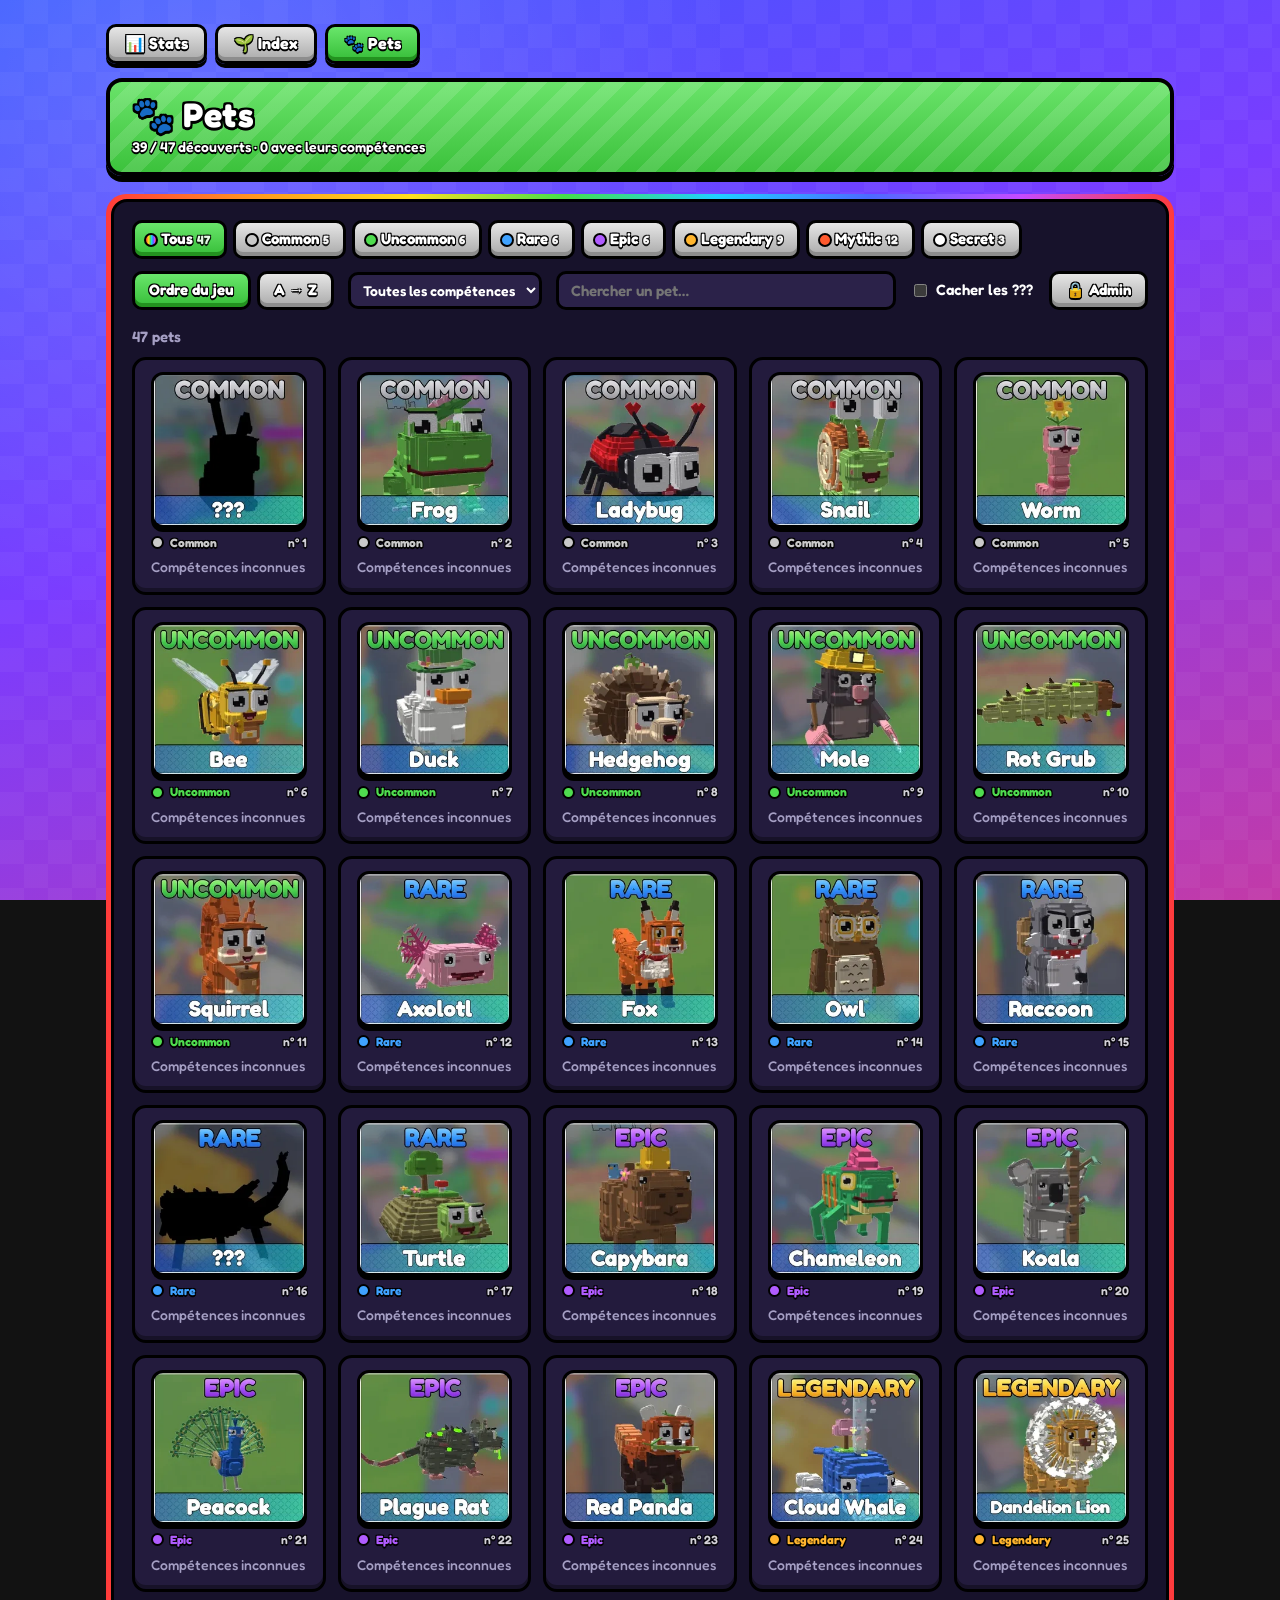
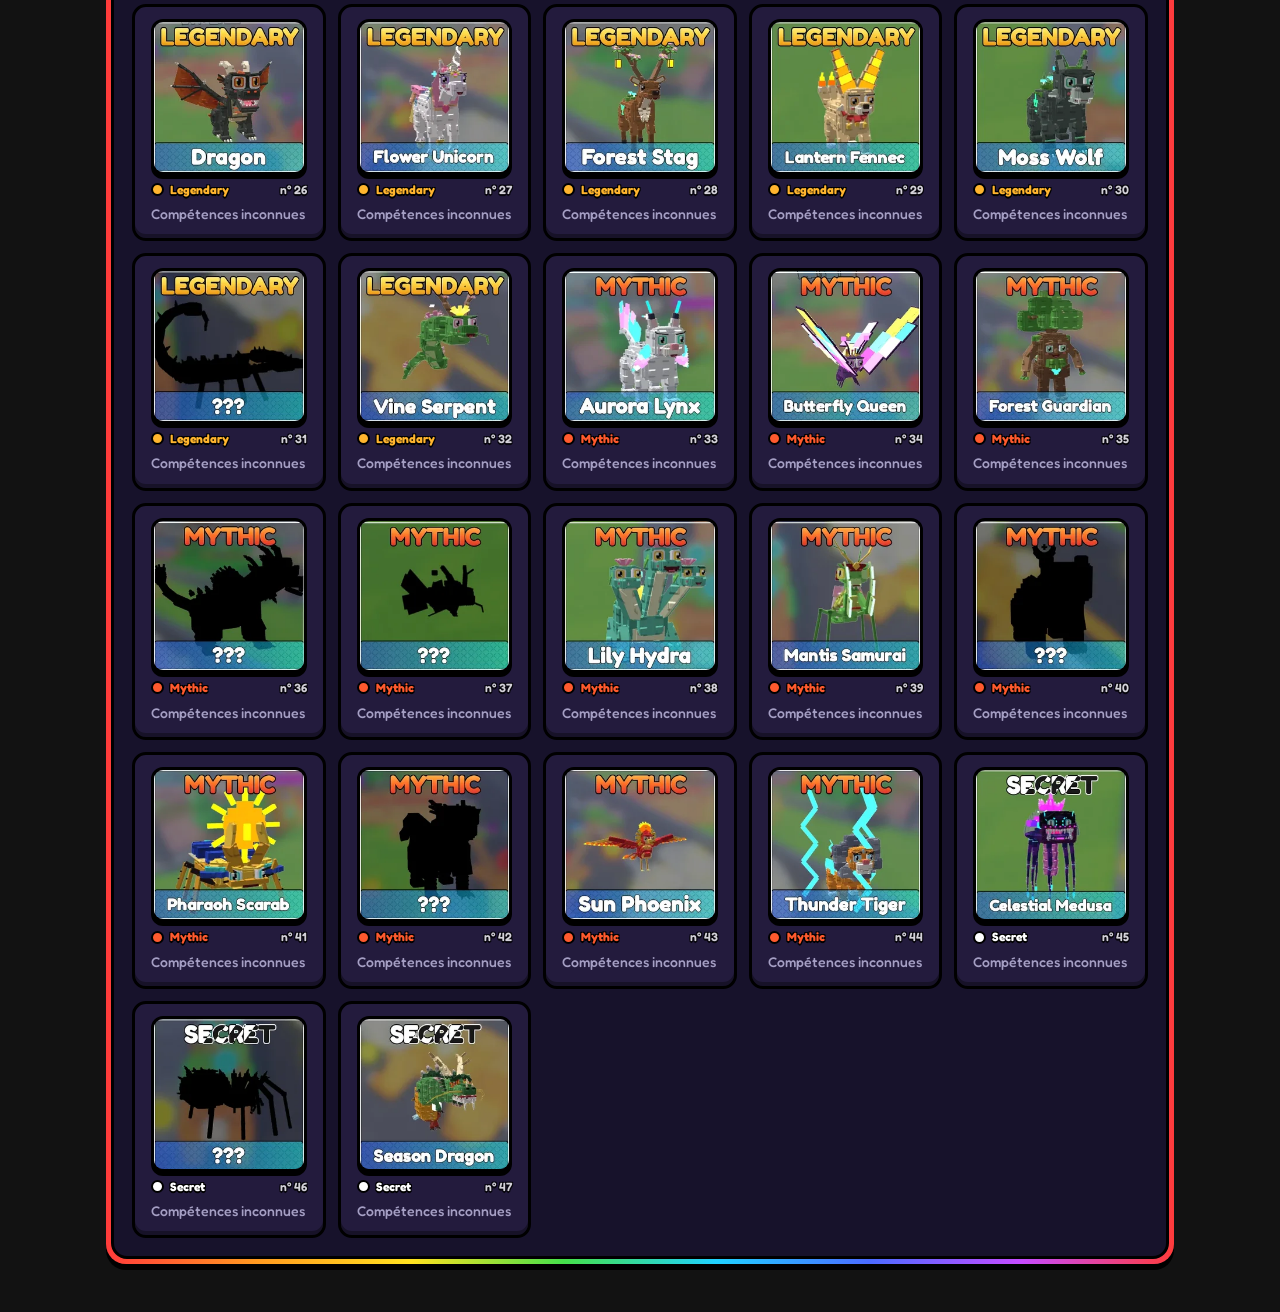
==== pets.html @ 0322913f "Page Pets" ====
<!doctype html>
<html lang="fr">
<head>
<meta charset="utf-8">
<meta name="viewport" content="width=device-width, initial-scale=1">
<title>Shop Bot · Pets</title>
<link rel="preconnect" href="https://fonts.googleapis.com">
<link href="https://fonts.googleapis.com/css2?family=Fredoka:wght@500;600;700&display=swap" rel="stylesheet">
<link rel="stylesheet" href="style.css">
<style>
  .grid { grid-template-columns: repeat(auto-fill, minmax(190px, 1fr)); }
  .skills { list-style: none; margin: 0; padding: 0; display: grid; gap: 4px; }
  .skills li { display: flex; align-items: center; gap: 6px; font-size: 13px; font-weight: 600; background: var(--row);
               border: 2px solid #000; border-radius: 8px; padding: 3px 8px; }
  .skills li b { font-weight: 600; flex: 1; }
  .skills li .val { color: var(--money); font-weight: 700; text-shadow: var(--stroke-sm); font-variant-numeric: tabular-nums; }
  .skills.none { color: var(--muted); font-size: 14px; }
  .tools select, .skill-row select { font: 600 14px "Fredoka", "Segoe UI", sans-serif; color: #fff; background: var(--row);
                                     border: 3px solid #000; border-radius: 10px; padding: 6px 8px; }
  .skill-row { display: grid; grid-template-columns: 52px 1fr; gap: 4px; padding-top: 6px; border-top: 2px dashed var(--line); }
  .skill-row select { border-width: 2px; border-radius: 8px; padding: 4px 4px; font-size: 13px; min-width: 0; }
  .skill-row select:first-child { grid-column: 1 / -1; }  /* nom de la compétence en entier, + / × et valeur dessous */
  .skill-row input { padding: 4px 6px; }
  .skill-row.changed select, .skill-row.changed input { border-color: var(--money); }
  .skill-row.bad input { border-color: #ff4b45; }
</style>
</head>
<body>
<main>
  <nav class="tabs"><a href="./">📊 Stats</a><a href="plantes.html">🌱 Index</a><a href="pets.html" aria-current="page">🐾 Pets</a></nav>
  <header class="banner">
    <h1 class="stroke">🐾 Pets</h1>
    <p class="sub" id="sub"></p>
  </header>

  <div class="frame"><div class="inner">
    <div class="filters">
      <div class="seg rar" id="rarSeg" role="group" aria-label="Rareté"></div>
    </div>
    <div class="tools">
      <div class="seg" id="sortSeg" role="group" aria-label="Trier par">
        <button data-v="index" aria-pressed="true">Ordre du jeu</button>
        <button data-v="name" aria-pressed="false">A → Z</button>
      </div>
      <select id="skillFilter" aria-label="Filtrer par compétence"></select>
      <input type="search" id="search" placeholder="Chercher un pet…" aria-label="Chercher un pet">
      <label class="check"><input type="checkbox" id="hideUnknown"> Cacher les ???</label>
      <div class="seg admin-open"><button id="adminBtn" aria-haspopup="dialog">🔒 Admin</button></div>
    </div>
    <p class="count" id="count"></p>
    <div class="grid" id="grid"></div>
    <div class="savebar" id="savebar" hidden>
      <div class="msg" id="saveMsg" role="status"></div>
      <div class="act"><button id="saveBtn">💾 Enregistrer</button><button class="gray" id="quitEdit">Quitter l'édition</button></div>
    </div>
  </div></div>
</main>
<dialog id="admin" aria-labelledby="adminTitle"><div id="adminBody"></div></dialog>

<script src="commun.js"></script>
<script src="pets.js"></script>
<script>
const RARITIES = ["Common", "Uncommon", "Rare", "Epic", "Legendary", "Mythic", "Secret"];
// compétences du jeu (les mêmes pour tout le monde) et leur icône
const SKILLS = { "Watering": "💧", "Money": "💰", "Boost Money Offline": "🌙", "Grow Speed": "🌱", "Friend Boost": "🤝",
  "Tricky Visitors": "🃏", "Big Plant Luck": "🍀", "Seed Stock": "📦", "Deal Value": "🏷️", "Pack Luck": "🎁", "Egg Stock": "🥚",
  "Double Seed Pack": "✌️", "Rich Visitor": "🤑", "Visitors": "👥", "Lucky Hatch": "🐣", "Free restock": "🔄" };
const MAX_SKILLS = 3;
const state = { rarity: "all", sort: "index", q: "", skill: "", hideUnknown: false, edit: false };
let edits = {};  // modifications pas encore enregistrées : { id: { skills?: [...], name? } }

const data = () => window.PET_DATA || {};
const nameOf = p => (data()[p.id] && data()[p.id].name) || p.name;
const skillsOf = p => (data()[p.id] && data()[p.id].skills) || [];
// valeur d'un bonus : nombre, éventuellement à virgule ou en % (ex : 5, 1.5, 2,5, 10%)
const validValue = v => /^\d+(?:[.,]\d+)?%?$/.test(v);
const fmtSkill = k => `${k.op === "x" ? "×" : "+"}${k.v}`;
console.assert(validValue("1.5") && validValue("10%") && validValue("2,5") && !validValue("abc") && !validValue(""));

function skillRows(p) {
  const list = edits[p.id] && edits[p.id].skills ? edits[p.id].skills : skillsOf(p);
  const changed = !!(edits[p.id] && edits[p.id].skills);
  return Array.from({ length: MAX_SKILLS }, (_, i) => {
    const k = list[i] || { s: "", op: "+", v: "" };
    const bad = k.s && !validValue(k.v);
    return `<div class="skill-row${changed ? " changed" : ""}${bad ? " bad" : ""}" data-id="${p.id}">
      <select aria-label="Compétence ${i + 1} de ${esc(nameOf(p))}"><option value="">— compétence ${i + 1} —</option>${Object.keys(SKILLS).map(s =>
        `<option${s === k.s ? " selected" : ""}>${s}</option>`).join("")}</select>
      <select aria-label="Type de bonus"><option value="+"${k.op === "+" ? " selected" : ""}>+</option><option value="x"${k.op === "x" ? " selected" : ""}>×</option></select>
      <input value="${esc(k.v)}" placeholder="X" inputmode="decimal" aria-label="Valeur du bonus"></div>`;
  }).join("");
}

function render() {
  const pets = window.PETS || [];
  const known = pets.filter(p => nameOf(p) !== "???").length, filled = pets.filter(p => skillsOf(p).length).length;
  document.getElementById("sub").textContent = `${known} / ${pets.length} découverts · ${filled} avec leurs compétences`;

  document.getElementById("rarSeg").innerHTML = [["all", "Tous", pets.length], ...RARITIES.map(r => [r, r, pets.filter(p => p.rarity === r).length])]
    .map(([v, label, n]) => `<button data-v="${v}" class="ra-${v}" aria-pressed="${state.rarity === v}">${label} <small>${n}</small></button>`).join("");
  const sf = document.getElementById("skillFilter");
  if (!sf.options.length) sf.innerHTML = `<option value="">Toutes les compétences</option>` +
    Object.entries(SKILLS).map(([s, ico]) => `<option value="${s}">${ico} ${s}</option>`).join("");

  const q = state.q.toLowerCase();
  let list = pets.filter(p => (state.rarity === "all" || p.rarity === state.rarity)
    && (!state.hideUnknown || nameOf(p) !== "???") && (!q || nameOf(p).toLowerCase().includes(q))
    && (!state.skill || skillsOf(p).some(k => k.s === state.skill)));
  if (state.sort === "name") list = [...list].sort((a, b) => (nameOf(a) === "???") - (nameOf(b) === "???") || nameOf(a).localeCompare(nameOf(b)));
  document.getElementById("count").textContent = `${list.length} pet${list.length > 1 ? "s" : ""}`;

  document.getElementById("grid").innerHTML = list.map(p => {
    const name = nameOf(p), skills = skillsOf(p), e = edits[p.id] || {};
    const renamed = p.name === "???" && name !== "???";  // découvert : l'image montre encore « ??? »
    return `<div class="box plant ra-${p.rarity}">
      <img src="pets/${String(p.id).padStart(3, "0")}.webp" alt="${esc(name)} (${p.rarity})" loading="lazy" width="256" height="256">
      <div class="rn">${p.rarity}<span>n° ${p.id}</span></div>
      ${renamed ? `<div class="found">${esc(name)}</div>` : ""}
      ${state.edit ? `
        ${p.name === "???" ? `<input data-id="${p.id}" data-f="name" placeholder="Nom une fois découvert" value="${esc(e.name ?? (renamed ? name : ""))}"
          class="${e.name !== undefined ? "changed" : ""}" aria-label="Nom du pet n° ${p.id}">` : ""}
        ${skillRows(p)}`
      : skills.length ? `<ul class="skills">${skills.map(k => `<li>${SKILLS[k.s] || "✨"} <b>${esc(k.s)}</b><span class="val">${esc(fmtSkill(k))}</span></li>`).join("")}</ul>`
      : `<div class="skills none">Compétences inconnues</div>`}
    </div>`;
  }).join("") || `<p class="hint">Aucun pet ne correspond.</p>`;

  document.getElementById("savebar").hidden = !state.edit;
  updateSaveMsg();
}

function updateSaveMsg(keep) {
  const n = Object.keys(edits).length, m = document.getElementById("saveMsg");
  document.getElementById("saveBtn").disabled = !n;
  if (m.dataset.keep && !keep) return;
  m.textContent = n ? `${n} pet${n > 1 ? "s" : ""} modifié${n > 1 ? "s" : ""}, pas encore enregistré${n > 1 ? "s" : ""}`
    : "Choisis jusqu'à 3 compétences par pet, le type (+ ou ×) et la valeur, puis Enregistrer.";
}

for (const [id, key] of [["rarSeg", "rarity"], ["sortSeg", "sort"]]) {
  document.getElementById(id).addEventListener("click", e => {
    const b = e.target.closest("button"); if (!b) return;
    state[key] = b.dataset.v;
    document.querySelectorAll(`#${id} button`).forEach(x => x.setAttribute("aria-pressed", x === b));
    render();
  });
}
document.getElementById("skillFilter").addEventListener("change", e => { state.skill = e.target.value; render(); });
document.getElementById("search").addEventListener("input", e => { state.q = e.target.value.trim(); render(); });
document.getElementById("hideUnknown").addEventListener("change", e => { state.hideUnknown = e.target.checked; render(); });

// saisie en mode édition : on mémorise sans redessiner la grille (le curseur reste dans le champ)
function onEdit(e) {
  const card = e.target.closest(".plant"); if (!card || !state.edit) return;
  const nameIn = e.target.closest('input[data-f="name"]');
  if (nameIn) {
    const id = nameIn.dataset.id, p = window.PETS[id - 1], v = nameIn.value.trim(), cur = nameOf(p) === "???" ? "" : nameOf(p);
    edits[id] = { ...edits[id], name: v };
    if (v === cur) delete edits[id].name;
    nameIn.className = v === cur ? "" : "changed";
  } else {
    const rows = [...card.querySelectorAll(".skill-row")]; if (!rows.length) return;
    const id = rows[0].dataset.id, p = window.PETS[id - 1];
    const skills = rows.map(r => { const [s, op] = r.querySelectorAll("select"); return { s: s.value, op: op.value, v: r.querySelector("input").value.trim() }; })
      .filter(k => k.s);
    const same = JSON.stringify(skills) === JSON.stringify(skillsOf(p));
    edits[id] = { ...edits[id], skills };
    if (same) delete edits[id].skills;
    rows.forEach(r => {
      const s = r.querySelector("select").value, v = r.querySelector("input").value.trim();
      r.className = "skill-row" + (same ? "" : " changed") + (s && !validValue(v) ? " bad" : "");
    });
  }
  if (!Object.keys(edits[card.querySelector("[data-id]").dataset.id]).length) delete edits[card.querySelector("[data-id]").dataset.id];
  document.getElementById("saveMsg").dataset.keep = "";
  updateSaveMsg();
}
document.getElementById("grid").addEventListener("input", onEdit);
document.getElementById("grid").addEventListener("change", onEdit);

const saveMsg = html => { const m = document.getElementById("saveMsg"); m.innerHTML = html; m.dataset.keep = "1"; };
document.getElementById("saveBtn").onclick = async () => {
  const bad = Object.entries(edits).filter(([, e]) => e.skills && e.skills.some(k => !validValue(k.v)));
  if (bad.length) return saveMsg(`<span class="err">Valeur manquante ou illisible pour ${bad.map(([id]) => esc(nameOf(window.PETS[id - 1]))).join(", ")} : écris un nombre, par exemple 5, 1.5 ou 10%.</span>`);
  const btn = document.getElementById("saveBtn"); btn.disabled = true; saveMsg("Enregistrement…");
  try {
    await editDataFile("pets_admin.js", "PET_DATA", d => {
      for (const [id, e] of Object.entries(edits)) {
        const row = { ...d[id] };
        if (e.skills) { if (e.skills.length) row.skills = e.skills; else delete row.skills; }
        if (e.name) row.name = e.name; else if (e.name === "") delete row.name;
        Object.keys(row).length ? d[id] = row : delete d[id];
      }
    }, "Pets : compétences et noms");
    const n = Object.keys(edits).length; edits = {};
    render(); saveMsg(`<span class="ok">✅ ${n} pet${n > 1 ? "s" : ""} enregistré${n > 1 ? "s" : ""} (visible par tous dans 1 à 2 min)</span>`);
  } catch (err) { btn.disabled = false; saveMsg(`<span class="err">❌ Pas enregistré : ${esc(err.message)}</span>`); }
};
document.getElementById("quitEdit").onclick = () => {
  if (Object.keys(edits).length && !confirm("Quitter sans enregistrer les modifications ?")) return;
  edits = {}; state.edit = false; document.getElementById("adminBtn").textContent = "🔒 Admin"; render();
};

// --- connexion admin (même clé GitHub que les autres pages) ---
const dlg = document.getElementById("admin"), adminBody = document.getElementById("adminBody");
dlg.addEventListener("click", e => { if (e.target === dlg) dlg.close(); });
function startEdit() {
  state.edit = true; document.getElementById("adminBtn").textContent = "✏️ Édition";
  document.getElementById("saveMsg").dataset.keep = ""; render();
}
document.getElementById("adminBtn").onclick = () => {
  if (state.edit) return;
  if (store.get("gh_token")) return startEdit();
  adminBody.innerHTML = `
    <h2 id="adminTitle">🔒 Admin</h2>
    <p class="hint" style="margin:0">Réservé au propriétaire : il faut ta clé GitHub (la même que pour les autres pages). Elle reste dans ce navigateur et n'est jamais publiée.</p>
    <label>Clé GitHub<input type="password" id="tokIn" autocomplete="off" placeholder="github_pat_…"></label>
    <div class="act"><button id="loginBtn">Se connecter</button><button class="gray" id="closeBtn">Fermer</button></div>
    <div class="msg" id="adminMsg" role="status"></div>
    ${TOKEN_HELP}`;
  dlg.showModal();
};
adminBody.onclick = async e => {
  const b = e.target.closest("button"); if (!b) return;
  if (b.id === "closeBtn") return dlg.close();
  if (b.id !== "loginBtn") return;
  const tok = document.getElementById("tokIn").value.trim(), msg = document.getElementById("adminMsg");
  if (!tok) return msg.innerHTML = '<span class="err">Colle ta clé GitHub.</span>';
  b.disabled = true; msg.textContent = "Vérification…";
  store.set("gh_token", tok);
  try { await gh("/contents/pets_admin.js"); }
  catch (err) { store.set("gh_token", null); b.disabled = false; return msg.innerHTML = `<span class="err">❌ ${esc(err.message)}</span>`; }
  dlg.close(); startEdit();
};

// compétences et noms découverts : toujours la version fraîche (le navigateur garde sinon une copie 10 min)
function refreshData() {
  return new Promise(done => {
    const s = document.createElement("script");
    s.src = "pets_admin.js?t=" + Date.now();
    s.onload = s.onerror = () => { s.remove(); done(); };
    document.body.appendChild(s);
  }).then(() => { if (!Object.keys(edits).length) render(); });
}
setInterval(refreshData, 60e3);
render();
refreshData();
</script>
</body>
</html>
---- style.css ----
/* Style commun aux pages du site (thème boutique Roblox) */
/* Thème « boutique Roblox » : un seul thème sombre, comme les menus du jeu */
:root {
  color-scheme: dark;
  --panel: #17122b; --panel-2: #231b3d; --row: #2b2249; --line: #3b3160;
  --ink: #ffffff; --ink-2: #d6d0f0; --muted: #a59fc4;
  --green-dk: #23921f; --red-dk: #9c1f1b; --gray-dk: #8d8d8d;
  --money: #5dff4f; --bar: #47d64a;
  --eggs: #3987e5; --seed: #d95926;
  --rainbow: linear-gradient(90deg, #ff3b3b, #ff9a1f, #ffe11f, #45e04a, #1fd1ff, #4b6bff, #c64bff, #ff3b3b);
  --stroke: 0 3px 0 #000, 2px 2px 0 #000, -2px 2px 0 #000, 2px -2px 0 #000, -2px -2px 0 #000, 0 -2px 0 #000, 2px 0 0 #000, -2px 0 0 #000;
  --stroke-sm: 0 2px 0 #000, 1px 1px 0 #000, -1px 1px 0 #000, 1px -1px 0 #000, -1px -1px 0 #000;
}
* { box-sizing: border-box; }
body {
  margin: 0; color: var(--ink); font: 500 15px/1.45 "Fredoka", "Segoe UI", system-ui, sans-serif;
  background:
    radial-gradient(circle at 15% 10%, rgba(255,255,255,.14), transparent 40%),
    repeating-conic-gradient(rgba(255,255,255,.035) 0 25%, transparent 0 50%) 0 0 / 48px 48px,
    linear-gradient(160deg, #3b5bff 0%, #7a3cff 45%, #c23aa8 100%);
  background-attachment: fixed;
}
main { max-width: 1100px; margin: 0 auto; padding: 24px 16px 48px; }
.stroke { color: #fff; text-shadow: var(--stroke); }

/* bandeau vert façon « Egg Shop » */
.banner {
  position: relative; border: 4px solid #000; border-radius: 16px; padding: 14px 22px;
  background: repeating-linear-gradient(-45deg, rgba(255,255,255,.12) 0 14px, transparent 14px 28px), linear-gradient(#6ae36a, #3cc23c);
  box-shadow: 0 6px 0 #000;
}
.banner h1 { margin: 0; font-size: 34px; font-weight: 700; letter-spacing: .5px; line-height: 1.1; padding-right: 150px; }
.banner .sub { margin: 4px 0 0; font-size: 14px; font-weight: 600; text-shadow: var(--stroke-sm); padding-right: 150px; }
.status { position: absolute; top: 50%; right: 18px; transform: translateY(-50%); text-align: right; }
.status .pill { display: inline-flex; align-items: center; gap: 8px; padding: 6px 14px 8px; border: 3px solid #000; border-radius: 10px;
                font-weight: 700; font-size: 18px; color: #fff; text-shadow: var(--stroke-sm); }
.status .on { background: linear-gradient(#69e66b, #36bd38); box-shadow: inset 0 -4px 0 var(--green-dk); }
.status .off { background: linear-gradient(#f2625d, #d0302b); box-shadow: inset 0 -4px 0 var(--red-dk); }
.status .led { width: 12px; height: 12px; border-radius: 50%; border: 2px solid #000; background: #fff; }
.status .on .led { animation: pulse 1.6s ease-in-out infinite; }
@keyframes pulse { 50% { opacity: .35; } }
@media (prefers-reduced-motion: reduce) { .status .on .led { animation: none; } }
.status .since { display: block; margin-top: 4px; font-size: 12px; font-weight: 600; text-shadow: var(--stroke-sm); }

/* cadre arc-en-ciel autour du contenu, comme la fenêtre de la boutique */
.frame { margin-top: 18px; padding: 5px; border-radius: 20px; background: var(--rainbow); box-shadow: 0 6px 0 #000; }
.frame > .inner { background: var(--panel); border: 3px solid #000; border-radius: 16px; padding: 18px; }

.filters { display: flex; flex-wrap: wrap; gap: 10px 16px; align-items: center; margin-bottom: 18px; }
.seg { display: inline-flex; flex-wrap: wrap; gap: 6px; }
.seg button {
  font: 700 15px "Fredoka", "Segoe UI", sans-serif; color: #fff; text-shadow: var(--stroke-sm); cursor: pointer;
  padding: 6px 14px 8px; border: 3px solid #000; border-radius: 10px;
  background: linear-gradient(#e6e6e6, #a9a9a9); box-shadow: inset 0 -4px 0 var(--gray-dk);
}
.seg button:hover { filter: brightness(1.08); }
.seg button:active { transform: translateY(2px); }
.seg button[aria-pressed="true"] { background: linear-gradient(#69e66b, #36bd38); box-shadow: inset 0 -4px 0 var(--green-dk); }

h2 { margin: 6px 0 4px; font-size: 24px; font-weight: 700; color: #fff; text-shadow: var(--stroke); }
.hint { color: var(--muted); font-size: 14px; margin: 0 0 12px; }
.box { background: var(--panel-2); border: 3px solid #000; border-radius: 14px; padding: 12px 16px 14px; box-shadow: inset 0 -4px 0 rgba(0,0,0,.35); }

#tip { position: fixed; pointer-events: none; background: var(--panel); color: #fff; border: 3px solid #000; box-shadow: 0 4px 0 #000;
       border-radius: 10px; padding: 6px 10px; font-size: 13px; font-weight: 600; display: none; z-index: 10; white-space: nowrap; }
/* page admin */
.admin-open { margin-left: auto; }
dialog { width: min(560px, calc(100vw - 32px)); max-height: calc(100vh - 32px); overflow: auto; padding: 0; border: 0; border-radius: 20px;
         background: var(--rainbow); padding: 5px; box-shadow: 0 6px 0 #000; color: var(--ink); }
dialog::backdrop { background: rgba(10, 6, 30, .7); }
#adminBody { background: var(--panel); border: 3px solid #000; border-radius: 16px; padding: 18px; display: grid; gap: 12px; }
#adminBody h2 { margin: 0; }
#adminBody label { display: grid; gap: 4px; font-weight: 600; font-size: 14px; }
#adminBody input[type=password], #adminBody input[type=datetime-local] {
  font: 600 15px "Fredoka", "Segoe UI", sans-serif; color: #fff; background: var(--row); border: 3px solid #000; border-radius: 10px; padding: 8px 10px; }
#adminBody .check { display: flex; align-items: center; gap: 8px; }
.pick { display: grid; grid-template-columns: repeat(2, 1fr); gap: 6px; }
.pick button, .act button {
  font: 700 14px "Fredoka", "Segoe UI", sans-serif; color: #fff; text-shadow: var(--stroke-sm); cursor: pointer; text-align: left;
  padding: 7px 10px 9px; border: 3px solid #000; border-radius: 10px; background: var(--row); box-shadow: inset 0 -4px 0 rgba(0,0,0,.35); }
.pick button[aria-pressed="true"] { background: linear-gradient(#69e66b, #36bd38); box-shadow: inset 0 -4px 0 var(--green-dk); }
.act { display: flex; flex-wrap: wrap; gap: 8px; }
.act button { text-align: center; background: linear-gradient(#69e66b, #36bd38); box-shadow: inset 0 -4px 0 var(--green-dk); }
.act button.gray { background: linear-gradient(#e6e6e6, #a9a9a9); box-shadow: inset 0 -4px 0 var(--gray-dk); }
.act button.red { background: linear-gradient(#f2625d, #d0302b); box-shadow: inset 0 -4px 0 var(--red-dk); }
.act button:disabled { opacity: .5; cursor: wait; }
.msg { font-size: 14px; font-weight: 600; min-height: 1.4em; }
.msg .ok { color: var(--money); } .msg .err { color: #ff6b66; }
.manual-list { list-style: none; margin: 0; padding: 0; display: grid; gap: 6px; }
.manual-list li { display: flex; align-items: center; justify-content: space-between; gap: 8px; padding: 6px 6px 6px 10px;
                  background: var(--row); border: 2px solid #000; border-radius: 10px; font-weight: 600; font-size: 14px; }
.manual-list li button { font: 700 12px "Fredoka", sans-serif; color: #fff; cursor: pointer; padding: 3px 8px; border: 2px solid #000; border-radius: 8px;
                         background: linear-gradient(#f2625d, #d0302b); }
details summary { cursor: pointer; font-weight: 700; }
details ol { margin: 8px 0 0; padding-left: 20px; font-size: 14px; color: var(--ink-2); }
@media (max-width: 600px) {
  .banner h1 { font-size: 26px; padding-right: 0; } .banner .sub { padding-right: 0; }
  .admin-open { margin-left: 0; }
  .status { position: static; transform: none; text-align: left; margin-top: 10px; }
}

/* onglets entre les pages (Stats / Index) */
.tabs { display: flex; gap: 8px; margin: 0 0 14px; }
.tabs a { font: 700 16px "Fredoka", "Segoe UI", sans-serif; color: #fff; text-shadow: var(--stroke-sm); text-decoration: none;
          padding: 6px 16px 8px; border: 3px solid #000; border-radius: 10px;
          background: linear-gradient(#e6e6e6, #a9a9a9); box-shadow: inset 0 -4px 0 var(--gray-dk), 0 4px 0 #000; }
.tabs a[aria-current="page"] { background: linear-gradient(#69e66b, #36bd38); box-shadow: inset 0 -4px 0 var(--green-dk), 0 4px 0 #000; }
.tabs a:hover { filter: brightness(1.08); }

/* pages Index et Pets : raretés, filtres, grille de cartes (classe .plant = une carte, plante ou pet), mode édition */
/* couleur de chaque rareté (comme le titre des cartes dans le jeu) */
.ra-Common { --ra: #c9c9c9; } .ra-Uncommon { --ra: #4fdc4f; } .ra-Rare { --ra: #3fa2ff; } .ra-Epic { --ra: #b05cff; }
.ra-Legendary { --ra: #ffb52e; } .ra-Mythic { --ra: #ff5a2e; } .ra-Secret { --ra: #ffffff; } .ra-Void { --ra: #8b4dff; }
.rar button { position: relative; padding-left: 26px; }
.rar button::before { content: ""; position: absolute; left: 9px; top: 50%; width: 10px; height: 10px; margin-top: -6px;
                      border-radius: 50%; border: 2px solid #000; background: var(--ra, #fff); }
.rar button[data-v="all"]::before { background: var(--rainbow); }
.rar button small { font-size: 12px; opacity: .85; }
.tools { display: flex; flex-wrap: wrap; gap: 10px 14px; align-items: center; margin: -6px 0 16px; }
.tools input[type=search] { font: 600 15px "Fredoka", "Segoe UI", sans-serif; color: #fff; background: var(--row); border: 3px solid #000;
                            border-radius: 10px; padding: 7px 12px; min-width: 220px; flex: 1; max-width: 340px; }
.tools label.check { display: flex; align-items: center; gap: 6px; font-weight: 600; }

.grid { display: grid; grid-template-columns: repeat(auto-fill, minmax(150px, 1fr)); gap: 12px; }
.plant { display: flex; flex-direction: column; gap: 6px; }
.plant img { width: 100%; height: auto; aspect-ratio: 1; display: block; border-radius: 12px; border: 3px solid #000; background: var(--row);
             box-shadow: 0 4px 0 #000; }
.plant .rn { display: flex; align-items: center; gap: 6px; font-size: 12px; font-weight: 700; color: var(--ra); text-shadow: var(--stroke-sm); }
.plant .rn::before { content: ""; width: 9px; height: 9px; border-radius: 50%; border: 2px solid #000; background: var(--ra); flex: none; }
.plant .rn span { color: #fff; margin-left: auto; font-weight: 600; opacity: .8; }
.plant .found { font-size: 13px; font-weight: 700; text-shadow: var(--stroke-sm); white-space: nowrap; overflow: hidden; text-overflow: ellipsis; }
.plant input { width: 100%; font: 600 14px "Fredoka", "Segoe UI", sans-serif; color: #fff; background: var(--row);
               border: 2px solid #000; border-radius: 8px; padding: 5px 8px; }
.plant input.changed { border-color: var(--money); }
.plant input.bad { border-color: #ff4b45; }
.count { color: var(--muted); font-weight: 600; margin: 0 0 10px; }
.savebar { position: sticky; bottom: 12px; margin-top: 16px; display: flex; flex-wrap: wrap; align-items: center; gap: 10px;
           background: var(--panel-2); border: 3px solid #000; border-radius: 14px; padding: 10px 14px; box-shadow: 0 6px 0 #000; }
.savebar[hidden] { display: none; }
.savebar .msg { flex: 1; }
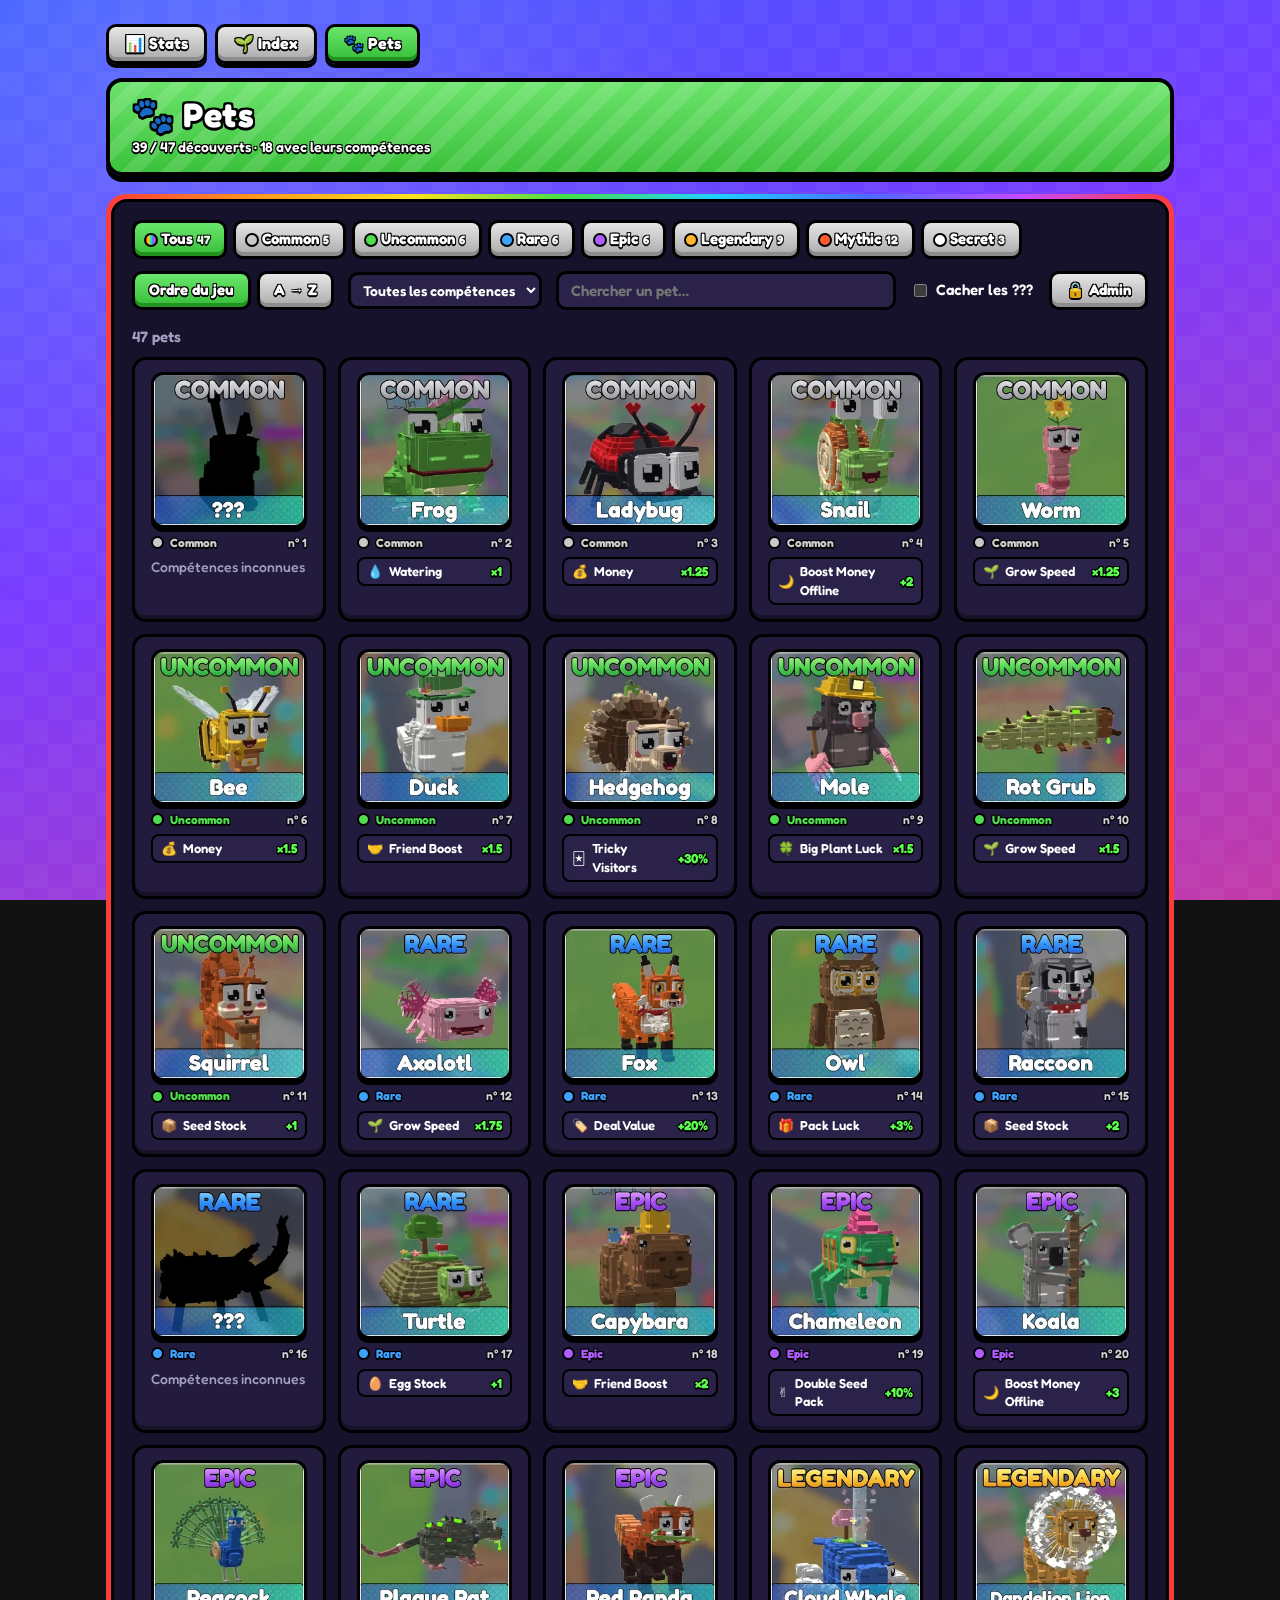
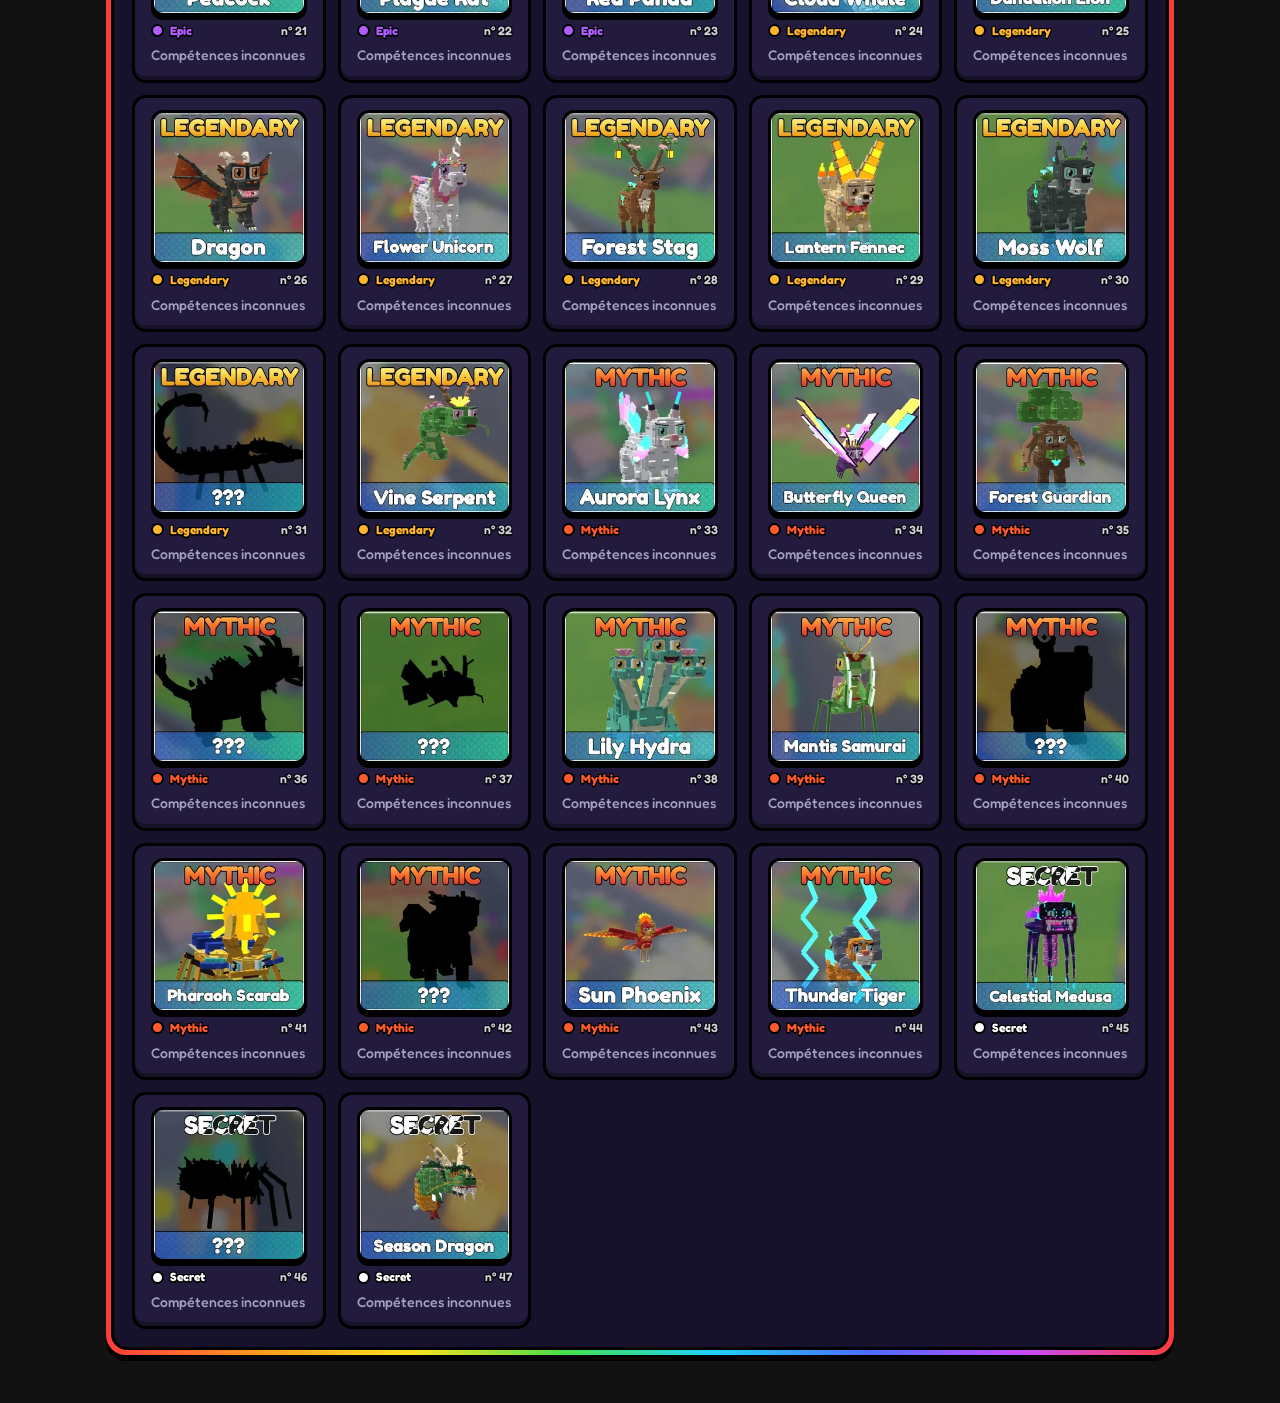
==== commit 98e59e6f: "Pets : bonus en -, valeurs en heures" ====
--- a/pets.html
+++ b/pets.html
@@ -6,7 +6,7 @@
 <title>Shop Bot · Pets</title>
 <link rel="preconnect" href="https://fonts.googleapis.com">
 <link href="https://fonts.googleapis.com/css2?family=Fredoka:wght@500;600;700&display=swap" rel="stylesheet">
-<link rel="stylesheet" href="style.css">
+<link rel="stylesheet" href="style.css?v=2">
 <style>
   .grid { grid-template-columns: repeat(auto-fill, minmax(190px, 1fr)); }
   .skills { list-style: none; margin: 0; padding: 0; display: grid; gap: 4px; }
@@ -57,7 +57,7 @@
 </main>
 <dialog id="admin" aria-labelledby="adminTitle"><div id="adminBody"></div></dialog>
 
-<script src="commun.js"></script>
+<script src="commun.js?v=2"></script>
 <script src="pets.js"></script>
 <script>
 const RARITIES = ["Common", "Uncommon", "Rare", "Epic", "Legendary", "Mythic", "Secret"];
@@ -72,10 +72,12 @@
 const data = () => window.PET_DATA || {};
 const nameOf = p => (data()[p.id] && data()[p.id].name) || p.name;
 const skillsOf = p => (data()[p.id] && data()[p.id].skills) || [];
-// valeur d'un bonus : nombre, éventuellement à virgule ou en % (ex : 5, 1.5, 2,5, 10%)
-const validValue = v => /^\d+(?:[.,]\d+)?%?$/.test(v);
-const fmtSkill = k => `${k.op === "x" ? "×" : "+"}${k.v}`;
-console.assert(validValue("1.5") && validValue("10%") && validValue("2,5") && !validValue("abc") && !validValue(""));
+// valeur d'un bonus : nombre, éventuellement à virgule, en % ou avec une unité de temps (ex : 5, 1.5, 2,5, 10%, 2h, 30s, 1h30)
+const validValue = v => /^\d+(?:[.,]\d+)?\s*(?:%|[a-zA-Z]{1,3}(?:\d+)?)?$/.test(v);
+const OPS = { "+": "+", "-": "−", "x": "×" };
+const fmtSkill = k => `${OPS[k.op] || "+"}${k.v}`;
+console.assert(validValue("1.5") && validValue("10%") && validValue("2,5") && validValue("2h") && validValue("1h30") && validValue("30 s")
+  && !validValue("abc") && !validValue("") && !validValue("h2"));
 
 function skillRows(p) {
   const list = edits[p.id] && edits[p.id].skills ? edits[p.id].skills : skillsOf(p);
@@ -86,7 +88,7 @@
     return `<div class="skill-row${changed ? " changed" : ""}${bad ? " bad" : ""}" data-id="${p.id}">
       <select aria-label="Compétence ${i + 1} de ${esc(nameOf(p))}"><option value="">— compétence ${i + 1} —</option>${Object.keys(SKILLS).map(s =>
         `<option${s === k.s ? " selected" : ""}>${s}</option>`).join("")}</select>
-      <select aria-label="Type de bonus"><option value="+"${k.op === "+" ? " selected" : ""}>+</option><option value="x"${k.op === "x" ? " selected" : ""}>×</option></select>
+      <select aria-label="Type de bonus">${Object.entries(OPS).map(([op, sign]) => `<option value="${op}"${k.op === op ? " selected" : ""}>${sign}</option>`).join("")}</select>
       <input value="${esc(k.v)}" placeholder="X" inputmode="decimal" aria-label="Valeur du bonus"></div>`;
   }).join("");
 }
@@ -134,7 +136,7 @@
   document.getElementById("saveBtn").disabled = !n;
   if (m.dataset.keep && !keep) return;
   m.textContent = n ? `${n} pet${n > 1 ? "s" : ""} modifié${n > 1 ? "s" : ""}, pas encore enregistré${n > 1 ? "s" : ""}`
-    : "Choisis jusqu'à 3 compétences par pet, le type (+ ou ×) et la valeur, puis Enregistrer.";
+    : "Choisis jusqu'à 3 compétences par pet, le type (+, − ou ×) et la valeur (5, 1.5, 10%, 2h…), puis Enregistrer.";
 }
 
 for (const [id, key] of [["rarSeg", "rarity"], ["sortSeg", "sort"]]) {
@@ -181,7 +183,7 @@
 const saveMsg = html => { const m = document.getElementById("saveMsg"); m.innerHTML = html; m.dataset.keep = "1"; };
 document.getElementById("saveBtn").onclick = async () => {
   const bad = Object.entries(edits).filter(([, e]) => e.skills && e.skills.some(k => !validValue(k.v)));
-  if (bad.length) return saveMsg(`<span class="err">Valeur manquante ou illisible pour ${bad.map(([id]) => esc(nameOf(window.PETS[id - 1]))).join(", ")} : écris un nombre, par exemple 5, 1.5 ou 10%.</span>`);
+  if (bad.length) return saveMsg(`<span class="err">Valeur manquante ou illisible pour ${bad.map(([id]) => esc(nameOf(window.PETS[id - 1]))).join(", ")} : écris un nombre, par exemple 5, 1.5, 10% ou 2h.</span>`);
   const btn = document.getElementById("saveBtn"); btn.disabled = true; saveMsg("Enregistrement…");
   try {
     await editDataFile("pets_admin.js", "PET_DATA", d => {
--- a/style.css
+++ b/style.css
@@ -1,3 +1,4 @@
+/* Après une modification : augmenter le ?v= des liens vers style.css et commun.js dans les pages (sinon le navigateur garde l'ancienne version). */
 /* Style commun aux pages du site (thème boutique Roblox) */
 /* Thème « boutique Roblox » : un seul thème sombre, comme les menus du jeu */
 :root {
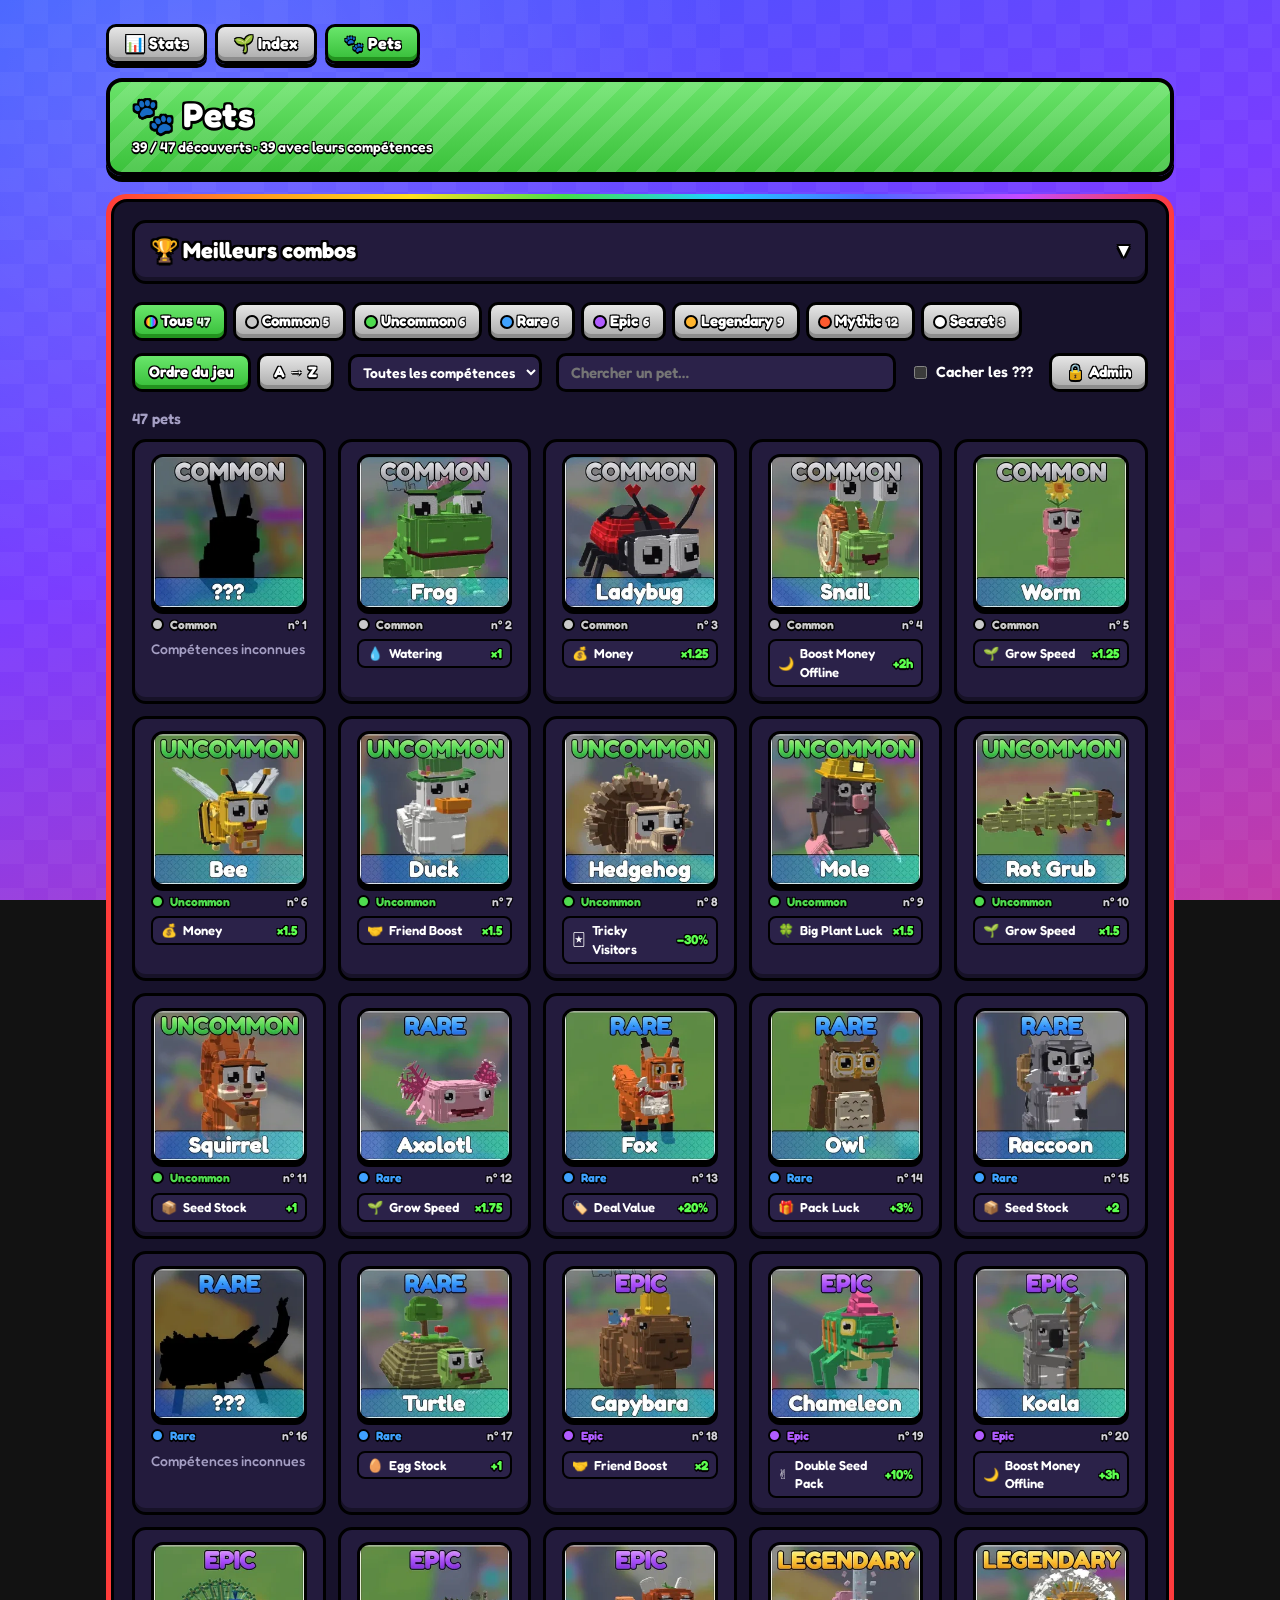
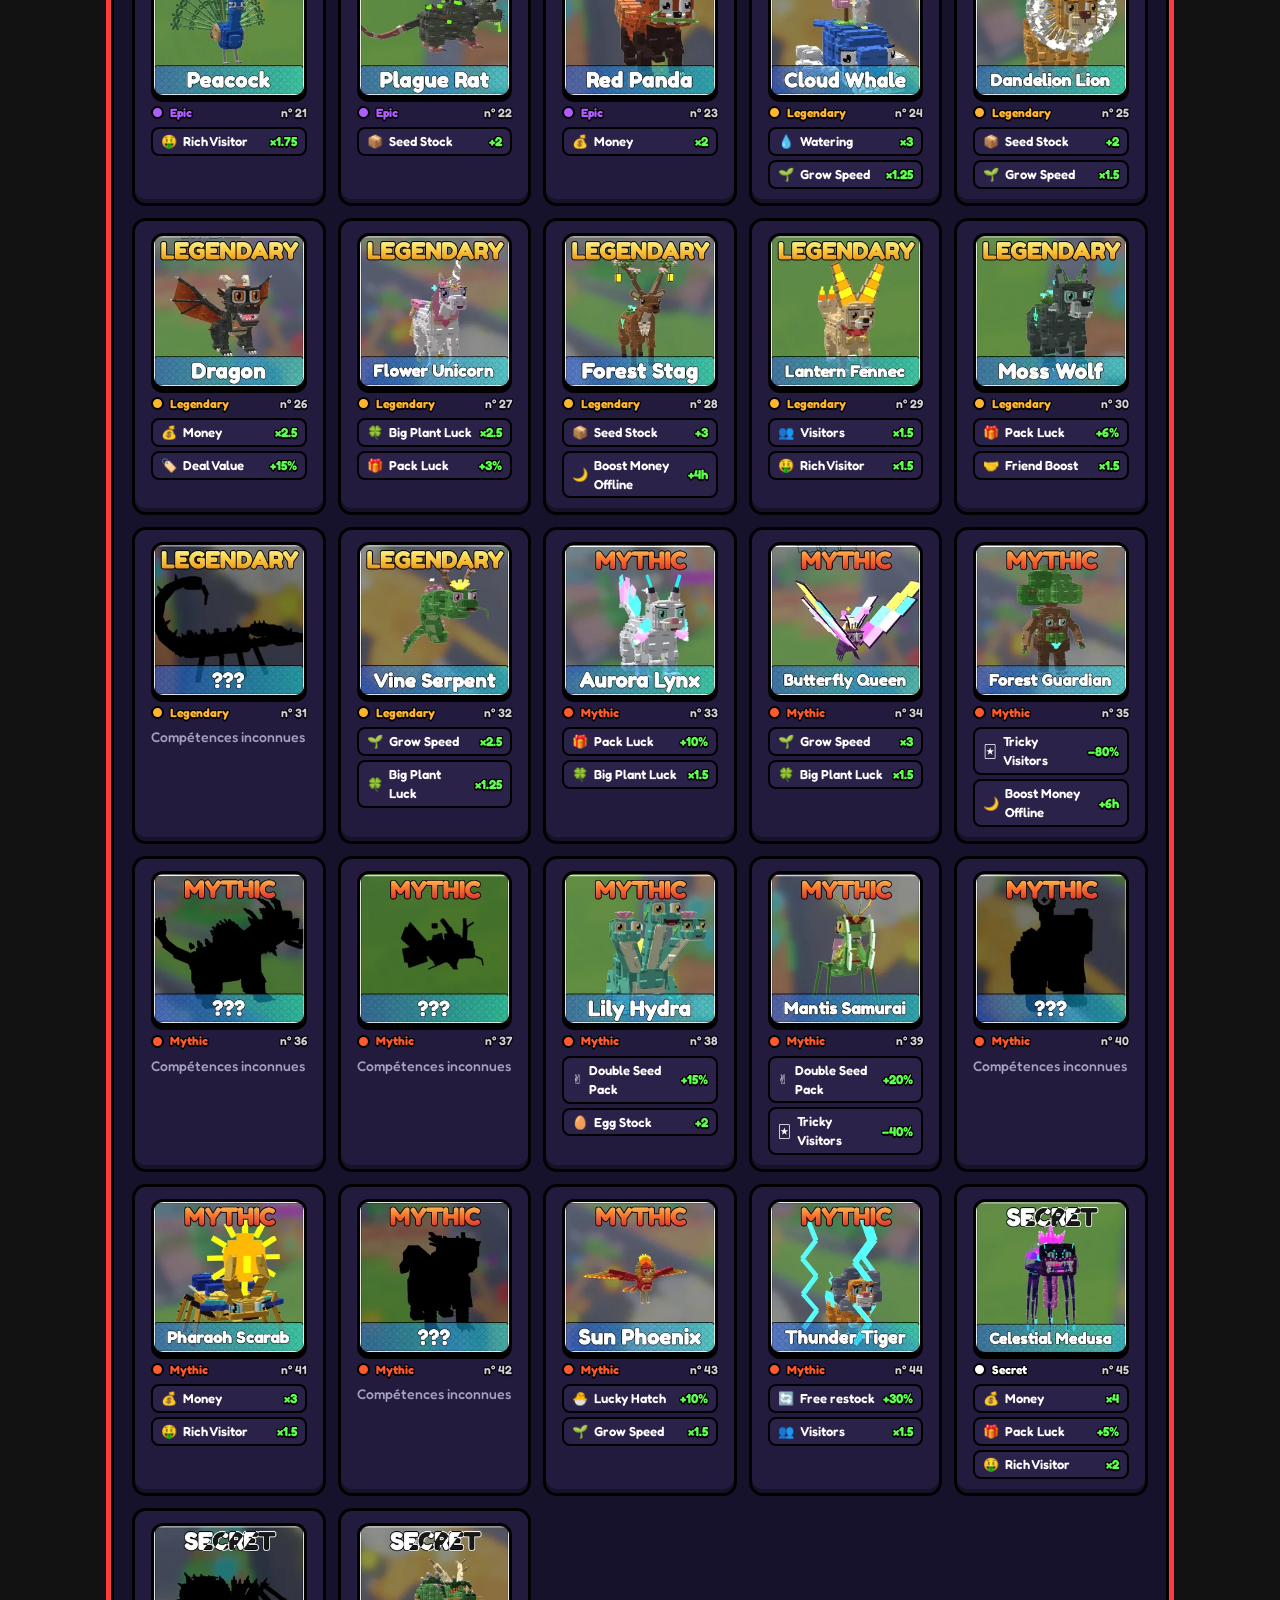
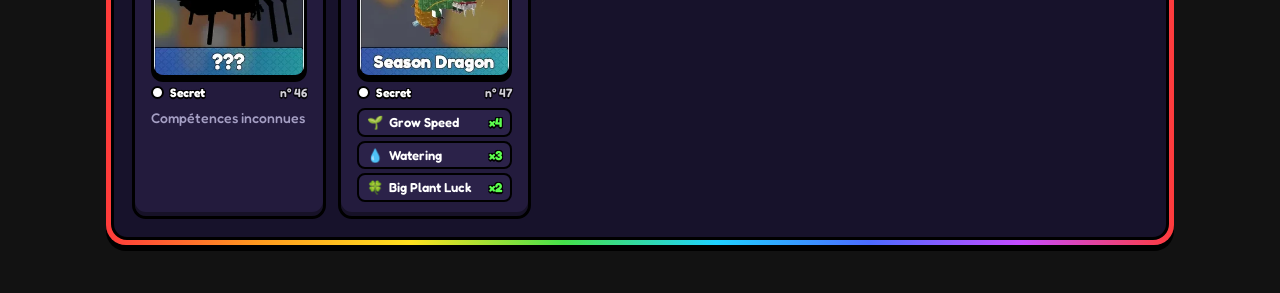
==== commit e6543325: "Pets : meilleurs combos" ====
--- a/pets.html
+++ b/pets.html
@@ -23,6 +23,26 @@
   .skill-row input { padding: 4px 6px; }
   .skill-row.changed select, .skill-row.changed input { border-color: var(--money); }
   .skill-row.bad input { border-color: #ff4b45; }
+
+  /* encadré « meilleurs combos » */
+  .combos { margin-bottom: 18px; }
+  .combos > summary { list-style: none; cursor: pointer; font-size: 22px; font-weight: 700; color: #fff; text-shadow: var(--stroke);
+                      display: flex; align-items: center; gap: 10px; }
+  .combos > summary::-webkit-details-marker { display: none; }
+  .combos > summary::after { content: "▼"; font-size: 14px; margin-left: auto; transition: transform .2s; }
+  .combos[open] > summary::after { transform: rotate(180deg); }
+  .combo-head { display: flex; flex-wrap: wrap; align-items: center; gap: 8px 14px; margin: 10px 0 12px; }
+  .combo-head select { font: 600 14px "Fredoka", "Segoe UI", sans-serif; color: #fff; background: var(--row); border: 3px solid #000; border-radius: 10px; padding: 4px 8px; }
+  .goals { display: grid; grid-template-columns: repeat(auto-fit, minmax(300px, 1fr)); gap: 12px; }
+  .goal h3 { margin: 0 0 2px; font-size: 17px; text-shadow: var(--stroke-sm); }
+  .goal .hint { margin: 0 0 8px; font-size: 13px; }
+  .team { list-style: none; margin: 0 0 8px; padding: 0; display: grid; gap: 4px; }
+  .team li { display: flex; align-items: center; gap: 8px; background: var(--row); border: 2px solid #000; border-radius: 10px; padding: 3px 8px 3px 3px; font-size: 13px; font-weight: 600; }
+  .team li img { width: 40px; height: 40px; border-radius: 7px; border: 2px solid #000; flex: none; }
+  .team li .what { margin-left: auto; color: var(--money); text-shadow: var(--stroke-sm); font-weight: 700; white-space: nowrap; }
+  .team li .nm { min-width: 0; overflow: hidden; text-overflow: ellipsis; white-space: nowrap; }
+  .total { font-size: 14px; font-weight: 700; }
+  .total span { color: var(--money); text-shadow: var(--stroke-sm); }
 </style>
 </head>
 <body>
@@ -34,6 +54,14 @@
   </header>
 
   <div class="frame"><div class="inner">
+    <details class="box combos" id="combos">
+      <summary>🏆 Meilleurs combos</summary>
+      <div class="combo-head">
+        <label class="check">Pets équipés : <select id="teamSize" aria-label="Nombre de pets équipés"></select></label>
+        <span class="hint" style="margin:0">Chaque pet une seule fois. Les + s'additionnent ; les × s'additionnent aussi entre eux (×4 et ×3 = ×6).</span>
+      </div>
+      <div class="goals" id="goals"></div>
+    </details>
     <div class="filters">
       <div class="seg rar" id="rarSeg" role="group" aria-label="Rareté"></div>
     </div>
@@ -93,6 +121,66 @@
   }).join("");
 }
 
+// ---------- Meilleurs combos ----------
+// Pour chaque objectif : les compétences utiles, de la plus importante à la moins importante.
+const GOALS = [
+  { title: "🛒 Acheter le plus de seed packs", hint: "Plus de packs par restock, puis plus de restocks gratuits, puis 2 graines par pack.",
+    skills: ["Seed Stock", "Free restock", "Double Seed Pack"] },
+  { title: "🎁 Meilleure chance en ouvrant les packs", hint: "Chance d'avoir une rareté plus haute dans un pack.", skills: ["Pack Luck"] },
+  { title: "🌳 Les plus grosses plantes", hint: "Chance d'avoir une plante plus grosse à la plantation.", skills: ["Big Plant Luck"] },
+  { title: "🥚 Acheter le plus d'œufs", hint: "Plus d'œufs par restock, puis plus de restocks gratuits.", skills: ["Egg Stock", "Free restock"] },
+  { title: "🐣 Meilleure chance à l'ouverture d'un œuf", hint: "Chance d'avoir une rareté plus haute en ouvrant un œuf.", skills: ["Lucky Hatch"] },
+];
+const num = v => parseFloat(String(v).replace(",", ".")) || 0;  // « 10% » → 10, « 2h » → 2
+// apport d'un pet pour une compétence : [somme des ×(x−1), somme des +/−] — les × comptent avant les +
+function contrib(p, skill) {
+  let mult = 0, plus = 0;
+  for (const k of skillsOf(p).filter(k => k.s === skill))
+    if (k.op === "x") mult += num(k.v) - 1; else plus += (k.op === "-" ? -1 : 1) * num(k.v);
+  return [mult, plus];
+}
+const unit = (pets, skill) => { const u = pets.flatMap(skillsOf).find(k => k.s === skill && k.op !== "x"); return u ? String(u.v).replace(/^[\d.,\s]+/, "") : ""; };
+const fmtNum = n => +n.toFixed(2);
+function fmtTotal([mult, plus], u) {
+  const parts = [];
+  if (mult) parts.push("×" + fmtNum(1 + mult));
+  if (plus) parts.push((plus > 0 ? "+" : "−") + fmtNum(Math.abs(plus)) + u);
+  return parts.join(" et ") || "—";
+}
+// Les apports s'additionnent : trier les pets par apport (compétence la plus importante d'abord) et prendre les N premiers
+// donne le meilleur combo possible.
+function bestTeam(goal, size) {
+  const key = p => goal.skills.flatMap(s => contrib(p, s));
+  const useful = (window.PETS || []).filter(p => key(p).some(v => v > 0));
+  const cmp = (a, b) => { const ka = key(a), kb = key(b); for (let i = 0; i < ka.length; i++) if (kb[i] !== ka[i]) return kb[i] - ka[i]; return a.id - b.id; };
+  const sorted = useful.sort(cmp);
+  return { team: sorted.slice(0, size), spare: sorted.slice(size, size + 3) };
+}
+console.assert(fmtTotal([(4 - 1) + (3 - 1), 0], "") === "×6" && fmtTotal([0, 5], "%") === "+5%", "×4 et ×3 doivent donner ×6");
+
+function renderCombos() {
+  const sel = document.getElementById("teamSize");
+  if (!sel.options.length) {
+    sel.innerHTML = Array.from({ length: 8 }, (_, i) => `<option>${i + 1}</option>`).join("");
+    sel.value = store.get("team_size") || "3";
+  }
+  const size = Number(sel.value), pets = window.PETS || [];
+  const petLine = (p, goal) => `<li><img src="pets/${String(p.id).padStart(3, "0")}.webp" alt="" loading="lazy">
+    <span class="nm">${esc(nameOf(p))} <small style="color:var(--muted)">${p.rarity}</small></span>
+    <span class="what">${goal.skills.map(s => { const c = contrib(p, s); return c[0] || c[1] ? `${SKILLS[s]} ${fmtTotal(c, unit(pets, s))}` : ""; }).filter(Boolean).join(" ")}</span></li>`;
+  document.getElementById("goals").innerHTML = GOALS.map(goal => {
+    const { team, spare } = bestTeam(goal, size);
+    const totals = goal.skills.map(s => [s, team.map(p => contrib(p, s)).reduce((a, c) => [a[0] + c[0], a[1] + c[1]], [0, 0])]).filter(([, t]) => t[0] || t[1]);
+    return `<div class="box goal"><h3>${goal.title}</h3><p class="hint">${goal.hint}</p>
+      ${team.length ? `<ul class="team">${team.map(p => petLine(p, goal)).join("")}</ul>
+        <div class="total">Total : ${totals.map(([s, t]) => `${SKILLS[s]} ${s} <span>${fmtTotal(t, unit(pets, s))}</span>`).join(" · ")}</div>
+        ${team.length < size ? `<p class="hint" style="margin:6px 0 0">Seulement ${team.length} pet${team.length > 1 ? "s ont" : " a"} cette compétence pour l'instant.</p>` : ""}
+        ${spare.length ? `<p class="hint" style="margin:6px 0 0">Ensuite : ${spare.map(p => esc(nameOf(p))).join(", ")}</p>` : ""}`
+      : `<p class="hint" style="margin:0">Pas encore de données : ajoute les compétences ${goal.skills.join(" / ")} aux pets en mode admin.</p>`}</div>`;
+  }).join("");
+}
+document.getElementById("teamSize").addEventListener("change", e => { store.set("team_size", e.target.value); renderCombos(); });
+
 function render() {
   const pets = window.PETS || [];
   const known = pets.filter(p => nameOf(p) !== "???").length, filled = pets.filter(p => skillsOf(p).length).length;
@@ -127,6 +215,7 @@
     </div>`;
   }).join("") || `<p class="hint">Aucun pet ne correspond.</p>`;
 
+  renderCombos();
   document.getElementById("savebar").hidden = !state.edit;
   updateSaveMsg();
 }
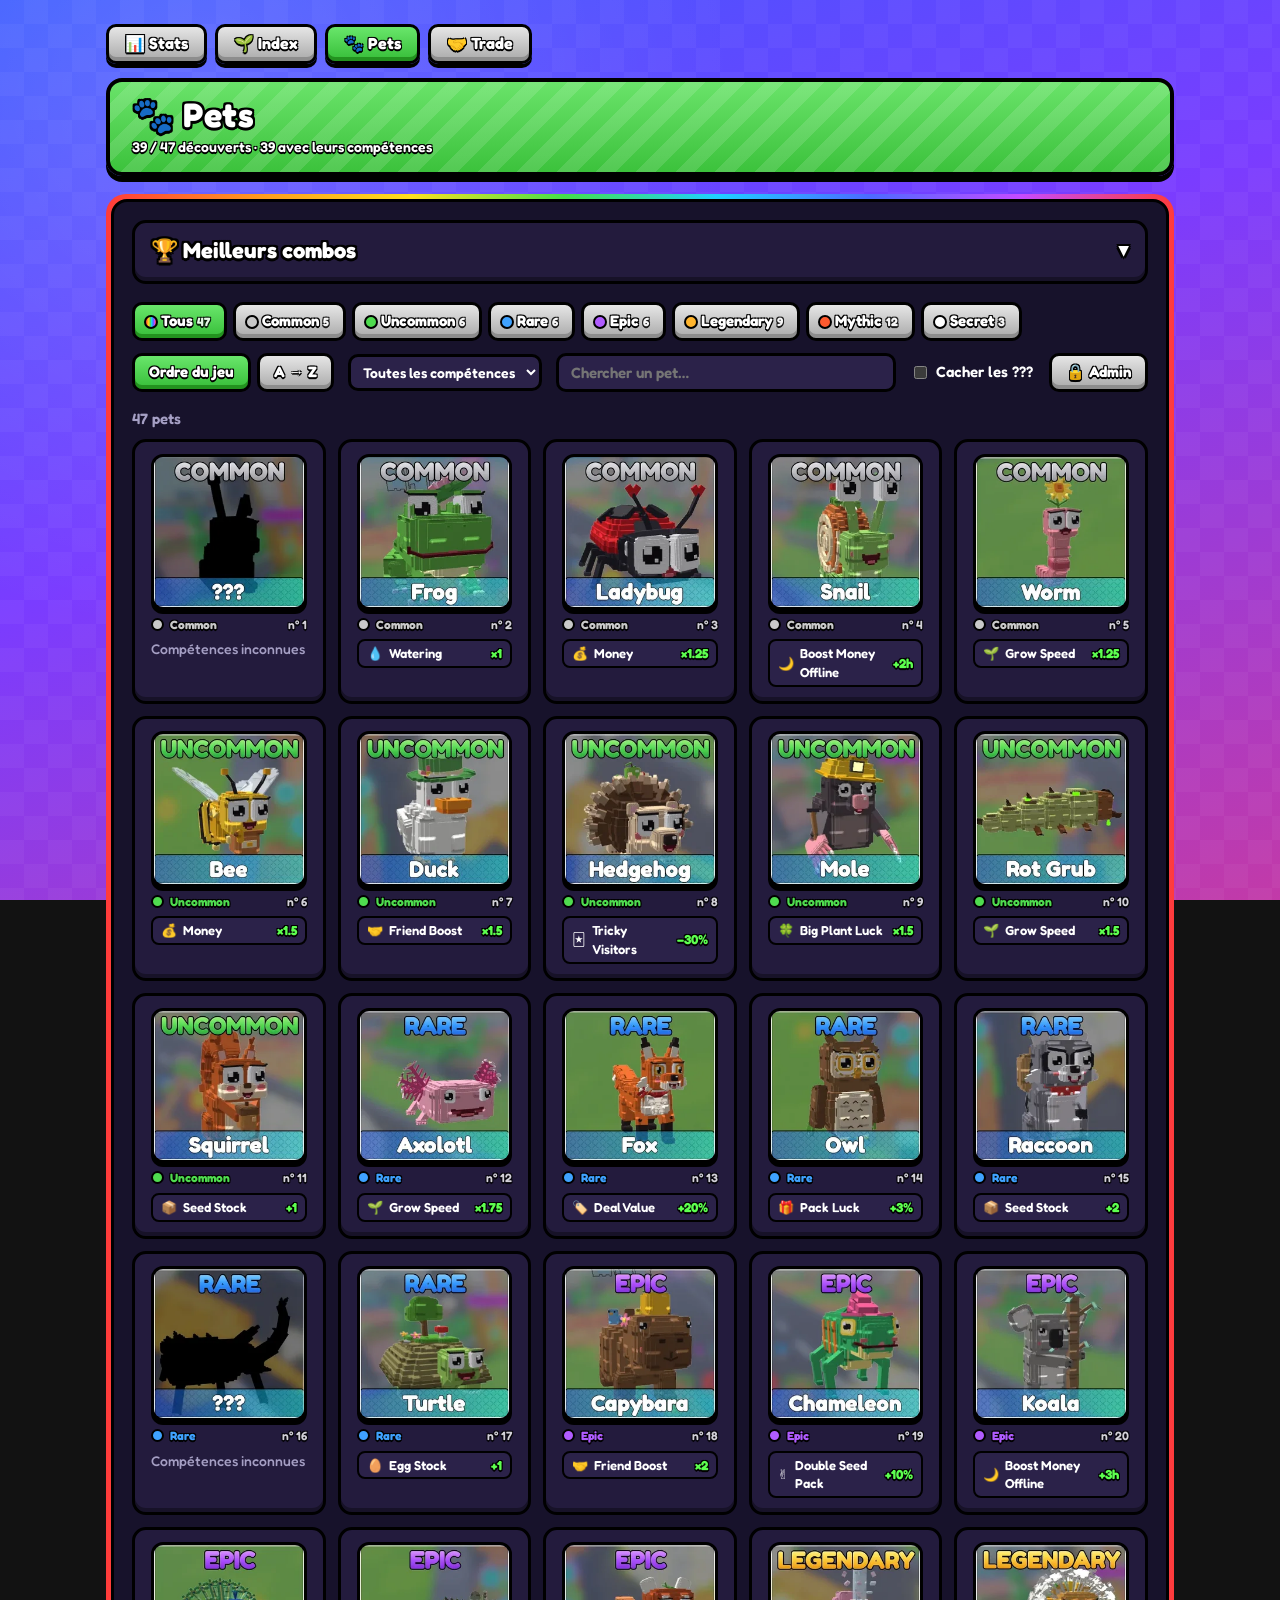
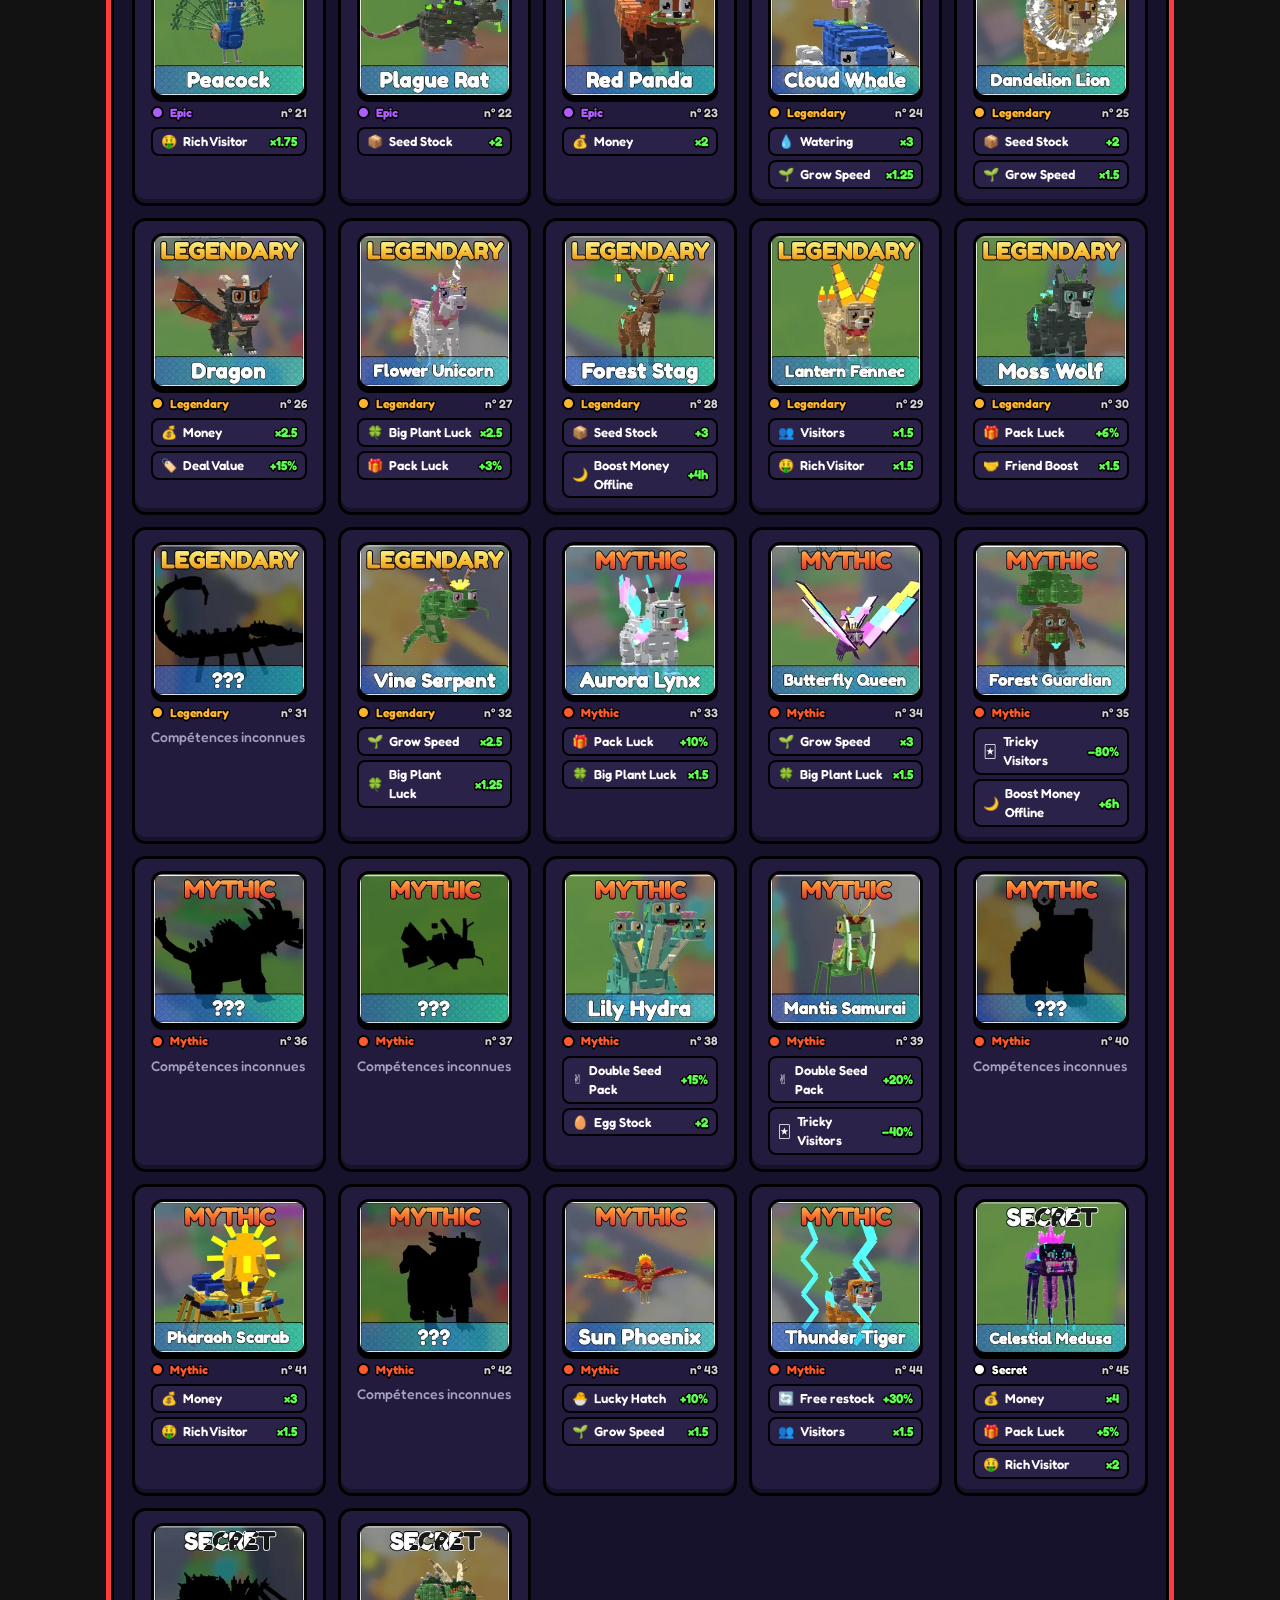
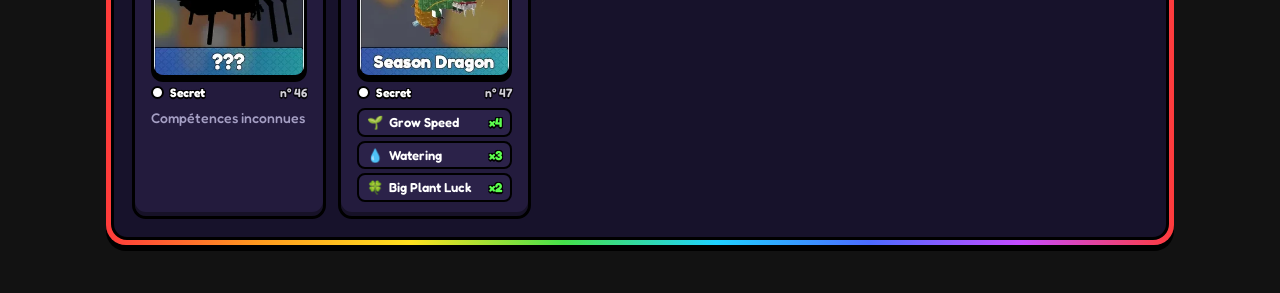
==== commit 8af63836: "Page Trade" ====
--- a/pets.html
+++ b/pets.html
@@ -47,7 +47,7 @@
 </head>
 <body>
 <main>
-  <nav class="tabs"><a href="./">📊 Stats</a><a href="plantes.html">🌱 Index</a><a href="pets.html" aria-current="page">🐾 Pets</a></nav>
+  <nav class="tabs"><a href="./">📊 Stats</a><a href="plantes.html">🌱 Index</a><a href="pets.html" aria-current="page">🐾 Pets</a><a href="trade.html">🤝 Trade</a></nav>
   <header class="banner">
     <h1 class="stroke">🐾 Pets</h1>
     <p class="sub" id="sub"></p>
@@ -57,8 +57,7 @@
     <details class="box combos" id="combos">
       <summary>🏆 Meilleurs combos</summary>
       <div class="combo-head">
-        <label class="check">Pets équipés : <select id="teamSize" aria-label="Nombre de pets équipés"></select></label>
-        <span class="hint" style="margin:0">Chaque pet une seule fois. Les + s'additionnent ; les × s'additionnent aussi entre eux (×4 et ×3 = ×6).</span>
+        <span class="hint" style="margin:0">Combos de 2 pets (le maximum équipable), chaque pet une seule fois. Les + s'additionnent ; les × s'additionnent aussi entre eux (×4 et ×3 = ×6).</span>
       </div>
       <div class="goals" id="goals"></div>
     </details>
@@ -130,7 +129,17 @@
   { title: "🌳 Les plus grosses plantes", hint: "Chance d'avoir une plante plus grosse à la plantation.", skills: ["Big Plant Luck"] },
   { title: "🥚 Acheter le plus d'œufs", hint: "Plus d'œufs par restock, puis plus de restocks gratuits.", skills: ["Egg Stock", "Free restock"] },
   { title: "🐣 Meilleure chance à l'ouverture d'un œuf", hint: "Chance d'avoir une rareté plus haute en ouvrant un œuf.", skills: ["Lucky Hatch"] },
+  { title: "💰 Gagner le plus d'argent en jeu", hint: "Le plus gros bonus d'argent par seconde.", skills: ["Money"] },
+  { title: "🌙 Gagner le plus d'argent hors ligne", hint: "Pour les pets à laisser quand tu te déconnectes, puis l'argent en général.",
+    skills: ["Boost Money Offline", "Money"] },
+  { title: "⚡ Faire pousser le plus vite", hint: "Vitesse de pousse, puis arrosage.", skills: ["Grow Speed", "Watering"] },
+  { title: "🛍️ Restocks des deux boutiques", hint: "Le plus de restocks gratuits, puis le plus de graines et d'œufs par restock.",
+    skills: ["Free restock", "Seed Stock", "Egg Stock"] },
+  { title: "🤑 Les meilleurs deals avec les visiteurs", hint: "Valeur des deals avec les PNJ, puis visiteurs riches, puis nombre de visiteurs.",
+    skills: ["Deal Value", "Rich Visitor", "Visitors"] },
+  { title: "🤝 Jouer avec des amis", hint: "Le plus gros bonus d'amis, puis l'argent.", skills: ["Friend Boost", "Money"] },
 ];
+const TEAM_SIZE = 2;  // pets équipables en même temps dans le jeu
 const num = v => parseFloat(String(v).replace(",", ".")) || 0;  // « 10% » → 10, « 2h » → 2
 // apport d'un pet pour une compétence : [somme des ×(x−1), somme des +/−] — les × comptent avant les +
 function contrib(p, skill) {
@@ -159,12 +168,7 @@
 console.assert(fmtTotal([(4 - 1) + (3 - 1), 0], "") === "×6" && fmtTotal([0, 5], "%") === "+5%", "×4 et ×3 doivent donner ×6");
 
 function renderCombos() {
-  const sel = document.getElementById("teamSize");
-  if (!sel.options.length) {
-    sel.innerHTML = Array.from({ length: 8 }, (_, i) => `<option>${i + 1}</option>`).join("");
-    sel.value = store.get("team_size") || "3";
-  }
-  const size = Number(sel.value), pets = window.PETS || [];
+  const size = TEAM_SIZE, pets = window.PETS || [];
   const petLine = (p, goal) => `<li><img src="pets/${String(p.id).padStart(3, "0")}.webp" alt="" loading="lazy">
     <span class="nm">${esc(nameOf(p))} <small style="color:var(--muted)">${p.rarity}</small></span>
     <span class="what">${goal.skills.map(s => { const c = contrib(p, s); return c[0] || c[1] ? `${SKILLS[s]} ${fmtTotal(c, unit(pets, s))}` : ""; }).filter(Boolean).join(" ")}</span></li>`;
@@ -179,7 +183,6 @@
       : `<p class="hint" style="margin:0">Pas encore de données : ajoute les compétences ${goal.skills.join(" / ")} aux pets en mode admin.</p>`}</div>`;
   }).join("");
 }
-document.getElementById("teamSize").addEventListener("change", e => { store.set("team_size", e.target.value); renderCombos(); });
 
 function render() {
   const pets = window.PETS || [];
